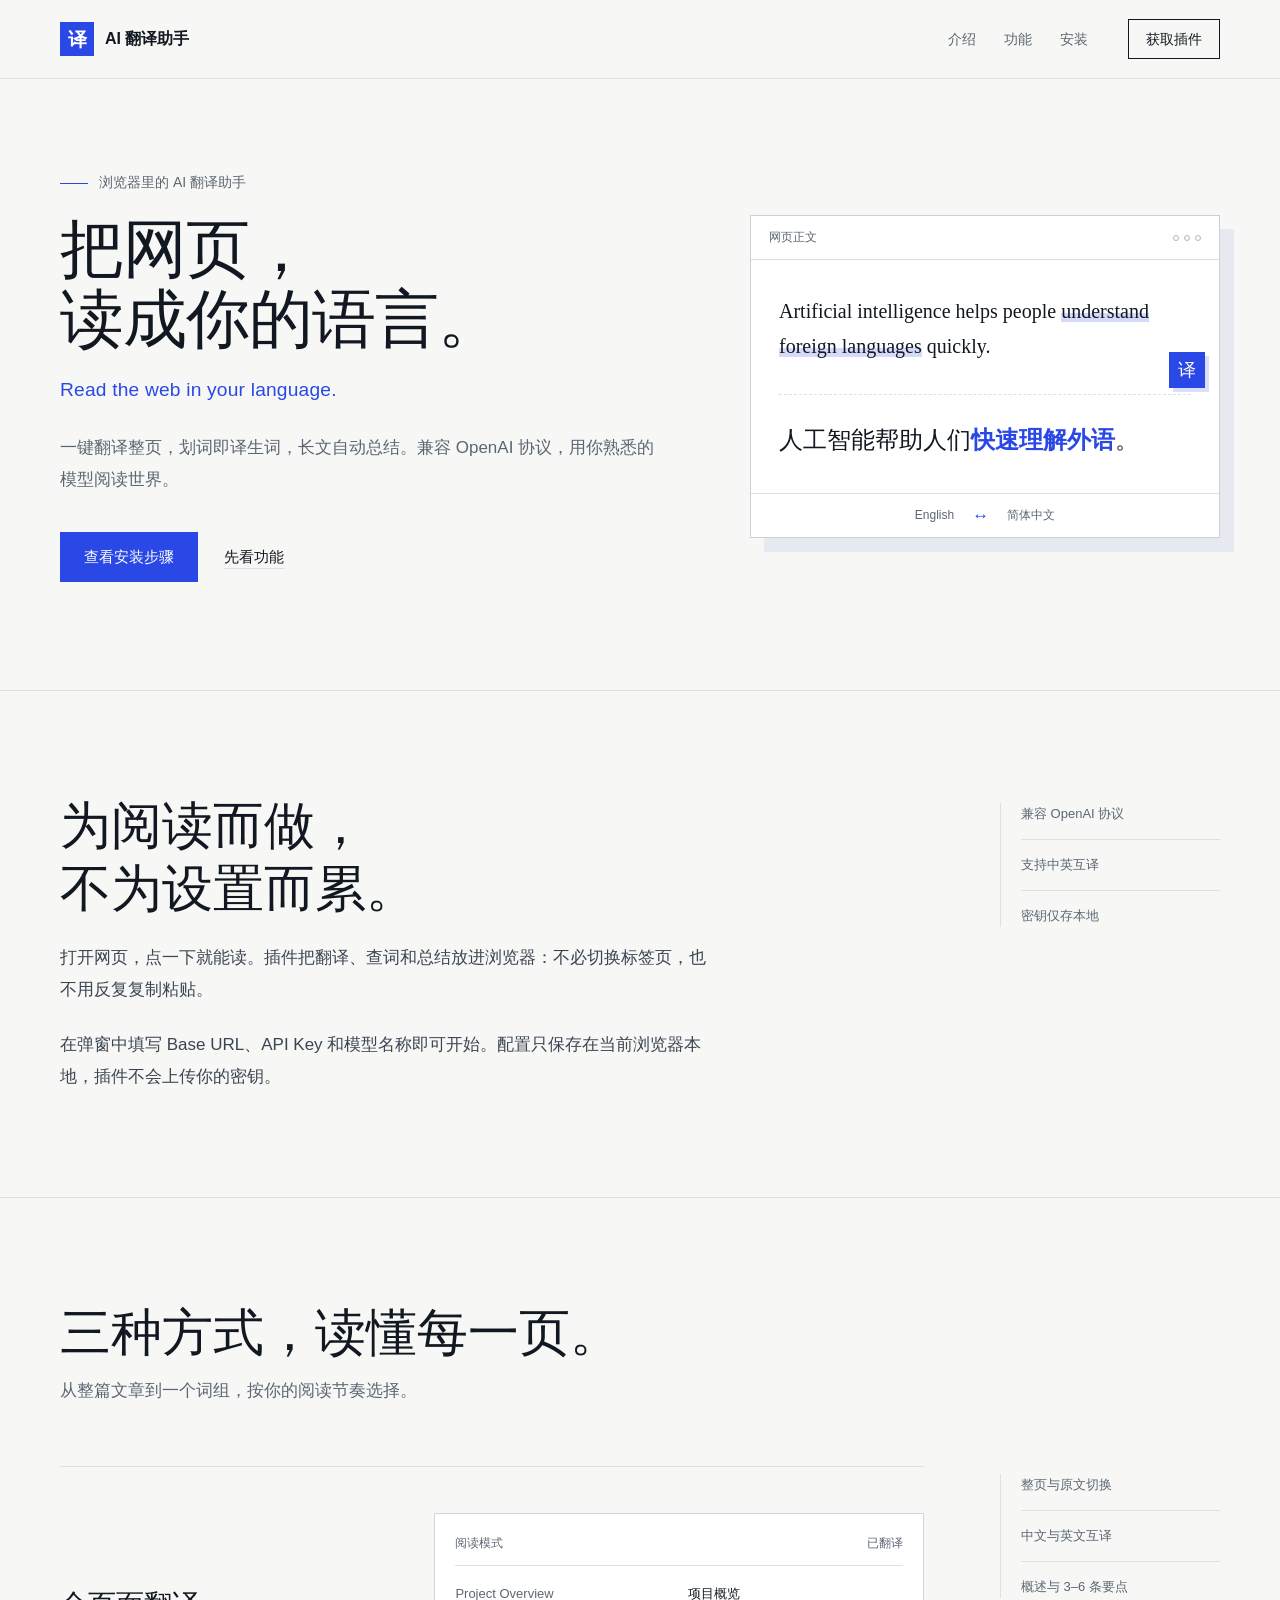
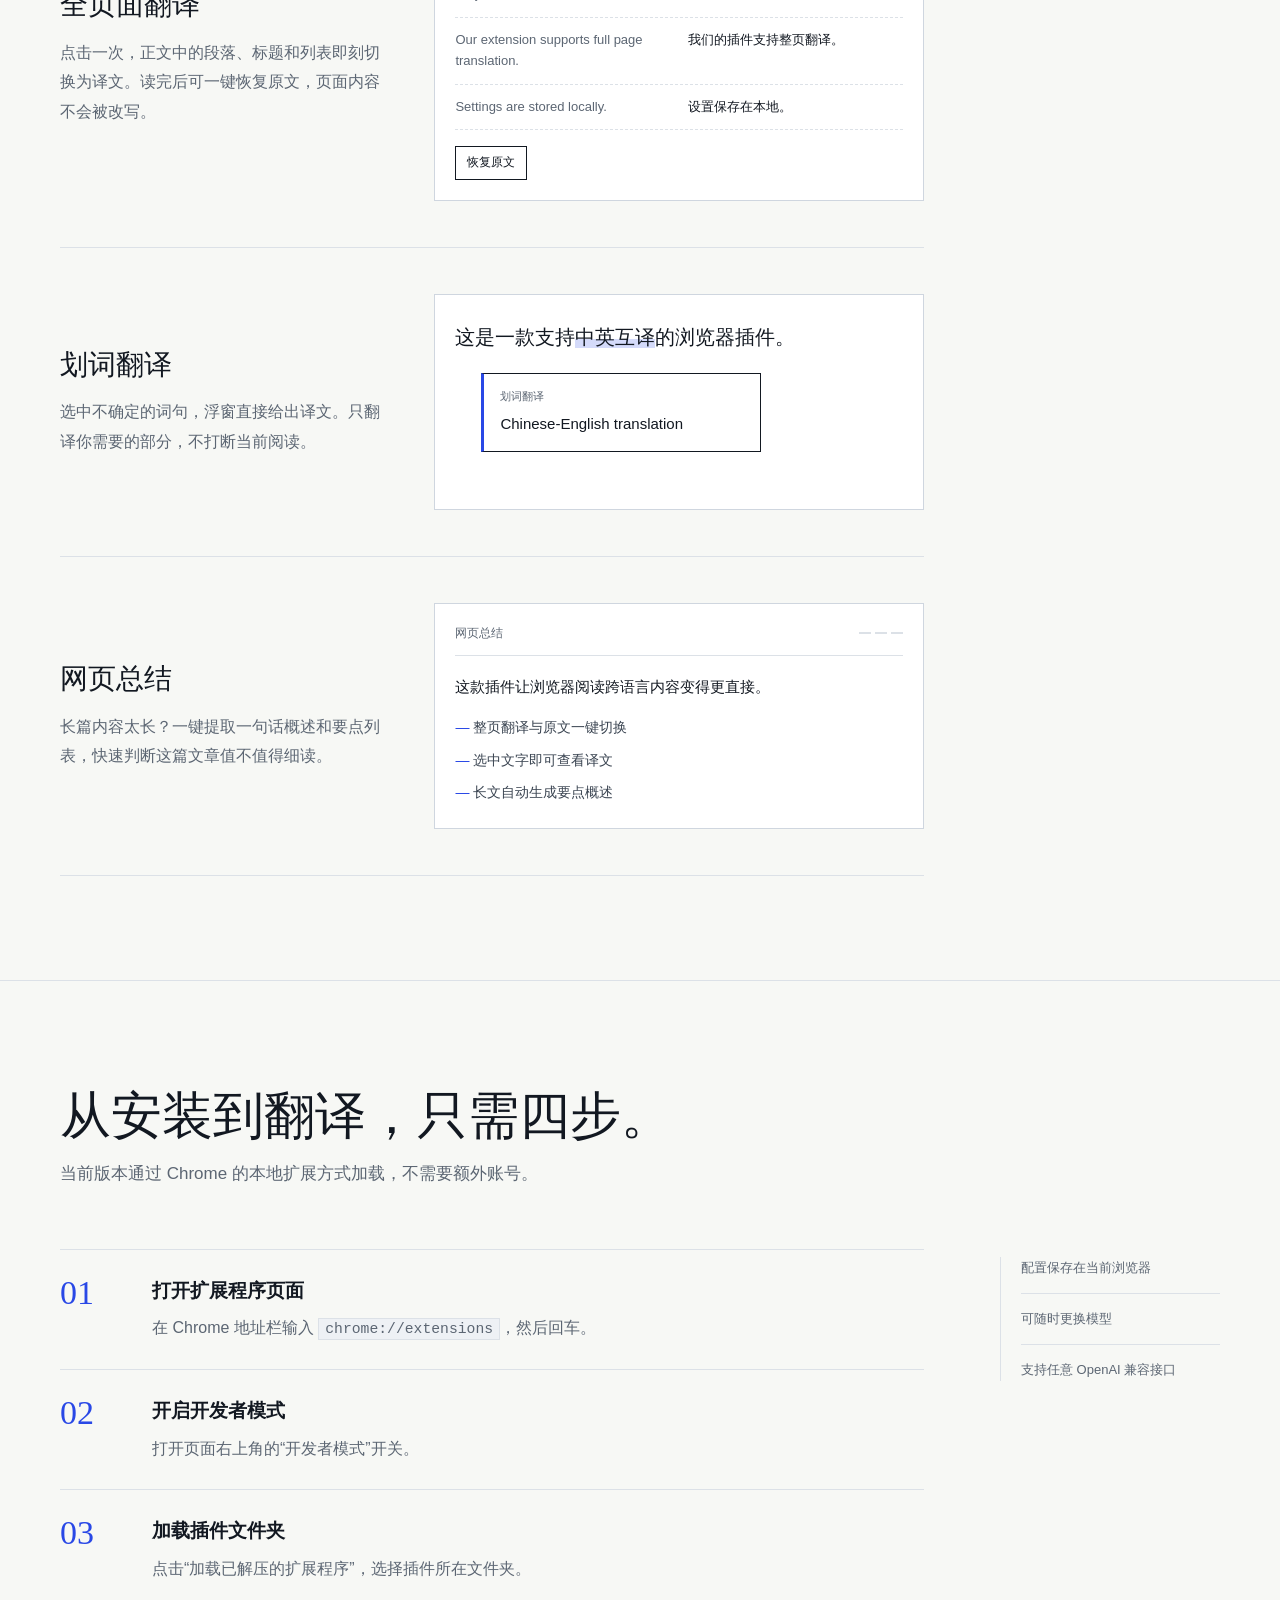
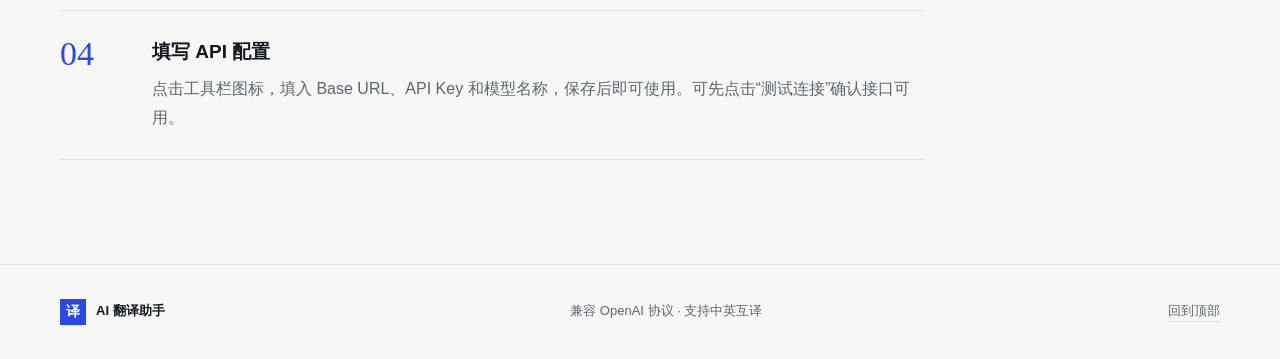
==== Docs/index.html @ 24d7a273 "初始化 AI 翻译助手插件与宣传网站" ====
<!DOCTYPE html>
<html lang="zh-CN">
<head>
  <meta charset="UTF-8" />
  <meta name="viewport" content="width=device-width, initial-scale=1" />
  <meta name="description" content="AI 翻译助手：支持全页面翻译、划词翻译与网页总结的 Chrome 插件，兼容 OpenAI 协议，支持中英互译。" />
  <title>AI 翻译助手 · 把网页读成你的语言</title>
  <link rel="icon" href="favicon.svg" type="image/svg+xml" />
  <link rel="stylesheet" href="styles.css" />
</head>
<body>
  <a class="skip-link" href="#main">跳到主要内容</a>

  <header class="site-header" id="top">
    <div class="wrap header-inner">
      <a class="brand" href="#top" aria-label="AI 翻译助手首页">
        <span class="brand-mark" aria-hidden="true">译</span>
        <span class="brand-name">AI 翻译助手</span>
      </a>
      <nav class="site-nav" aria-label="主导航">
        <a href="#about">介绍</a>
        <a href="#features">功能</a>
        <a href="#install">安装</a>
      </nav>
      <a class="header-cta" href="#install">获取插件</a>
    </div>
  </header>

  <main id="main">
    <section class="hero" aria-labelledby="hero-title">
      <div class="wrap hero-grid">
        <div class="hero-copy">
          <p class="kicker">浏览器里的 AI 翻译助手</p>
          <h1 id="hero-title">把网页，<br />读成你的语言。</h1>
          <p class="hero-en" lang="en">Read the web in your language.</p>
          <p class="lede">一键翻译整页，划词即译生词，长文自动总结。兼容 OpenAI 协议，用你熟悉的模型阅读世界。</p>
          <div class="hero-actions">
            <a class="button" href="#install">查看安装步骤</a>
            <a class="quiet-link" href="#features">先看功能</a>
          </div>
        </div>

        <div class="specimen" aria-label="翻译效果示意">
          <div class="specimen-bar">
            <span>网页正文</span>
            <span class="specimen-dots" aria-hidden="true"><i></i><i></i><i></i></span>
          </div>
          <div class="specimen-body">
            <p class="source" lang="en">Artificial intelligence helps people <mark>understand foreign languages</mark> quickly.</p>
            <span class="translate-chip" aria-hidden="true">译</span>
            <p class="target">人工智能帮助人们<strong>快速理解外语</strong>。</p>
          </div>
          <div class="specimen-foot">
            <span lang="en">English</span>
            <span class="swap" aria-hidden="true">↔</span>
            <span>简体中文</span>
          </div>
        </div>
      </div>
    </section>

    <section class="section" id="about" aria-labelledby="about-title">
      <div class="wrap layout">
        <div class="section-main">
          <h2 id="about-title">为阅读而做，<br />不为设置而累。</h2>
          <p class="prose">打开网页，点一下就能读。插件把翻译、查词和总结放进浏览器：不必切换标签页，也不用反复复制粘贴。</p>
          <p class="prose">在弹窗中填写 Base URL、API Key 和模型名称即可开始。配置只保存在当前浏览器本地，插件不会上传你的密钥。</p>
        </div>
        <aside class="margin-note" aria-label="产品要点">
          <p>兼容 OpenAI 协议</p>
          <p>支持中英互译</p>
          <p>密钥仅存本地</p>
        </aside>
      </div>
    </section>

    <section class="section" id="features" aria-labelledby="features-title">
      <div class="wrap">
        <div class="section-intro">
          <h2 id="features-title">三种方式，读懂每一页。</h2>
          <p>从整篇文章到一个词组，按你的阅读节奏选择。</p>
        </div>

        <div class="layout">
          <div class="section-main">
            <article class="feature">
              <div class="feature-copy">
                <h3>全页面翻译</h3>
                <p>点击一次，正文中的段落、标题和列表即刻切换为译文。读完后可一键恢复原文，页面内容不会被改写。</p>
              </div>
              <div class="feature-visual page-visual" aria-hidden="true">
                <div class="visual-bar"><span>阅读模式</span><span>已翻译</span></div>
                <div class="visual-rows">
                  <div class="row-pair"><span lang="en">Project Overview</span><strong>项目概览</strong></div>
                  <div class="row-pair"><span lang="en">Our extension supports full page translation.</span><strong>我们的插件支持整页翻译。</strong></div>
                  <div class="row-pair"><span lang="en">Settings are stored locally.</span><strong>设置保存在本地。</strong></div>
                </div>
                <div class="visual-foot"><span>恢复原文</span></div>
              </div>
            </article>

            <article class="feature">
              <div class="feature-copy">
                <h3>划词翻译</h3>
                <p>选中不确定的词句，浮窗直接给出译文。只翻译你需要的部分，不打断当前阅读。</p>
              </div>
              <div class="feature-visual selection-visual" aria-hidden="true">
                <p class="selection-sentence">这是一款支持<mark>中英互译</mark>的浏览器插件。</p>
                <div class="selection-card">
                  <span class="selection-label">划词翻译</span>
                  <strong lang="en">Chinese-English translation</strong>
                </div>
              </div>
            </article>

            <article class="feature">
              <div class="feature-copy">
                <h3>网页总结</h3>
                <p>长篇内容太长？一键提取一句话概述和要点列表，快速判断这篇文章值不值得细读。</p>
              </div>
              <div class="feature-visual summary-visual" aria-hidden="true">
                <div class="summary-head"><span>网页总结</span><span class="summary-lines"><i></i><i></i><i></i></span></div>
                <p class="summary-lead">这款插件让浏览器阅读跨语言内容变得更直接。</p>
                <ul>
                  <li>整页翻译与原文一键切换</li>
                  <li>选中文字即可查看译文</li>
                  <li>长文自动生成要点概述</li>
                </ul>
              </div>
            </article>
          </div>
          <aside class="margin-note" aria-label="功能补充说明">
            <p>整页与原文切换</p>
            <p>中文与英文互译</p>
            <p>概述与 3–6 条要点</p>
          </aside>
        </div>
      </div>
    </section>

    <section class="section install" id="install" aria-labelledby="install-title">
      <div class="wrap">
        <div class="section-intro">
          <h2 id="install-title">从安装到翻译，只需四步。</h2>
          <p>当前版本通过 Chrome 的本地扩展方式加载，不需要额外账号。</p>
        </div>

        <div class="layout">
          <ol class="section-main steps">
            <li>
              <span class="step-number" aria-hidden="true">01</span>
              <div>
                <h3>打开扩展程序页面</h3>
                <p>在 Chrome 地址栏输入 <code>chrome://extensions</code>，然后回车。</p>
              </div>
            </li>
            <li>
              <span class="step-number" aria-hidden="true">02</span>
              <div>
                <h3>开启开发者模式</h3>
                <p>打开页面右上角的“开发者模式”开关。</p>
              </div>
            </li>
            <li>
              <span class="step-number" aria-hidden="true">03</span>
              <div>
                <h3>加载插件文件夹</h3>
                <p>点击“加载已解压的扩展程序”，选择插件所在文件夹。</p>
              </div>
            </li>
            <li>
              <span class="step-number" aria-hidden="true">04</span>
              <div>
                <h3>填写 API 配置</h3>
                <p>点击工具栏图标，填入 Base URL、API Key 和模型名称，保存后即可使用。可先点击“测试连接”确认接口可用。</p>
              </div>
            </li>
          </ol>
          <aside class="margin-note" aria-label="安装提示">
            <p>配置保存在当前浏览器</p>
            <p>可随时更换模型</p>
            <p>支持任意 OpenAI 兼容接口</p>
          </aside>
        </div>
      </div>
    </section>
  </main>

  <footer class="site-footer">
    <div class="wrap footer-inner">
      <div class="footer-brand">
        <span class="brand-mark small" aria-hidden="true">译</span>
        <span>AI 翻译助手</span>
      </div>
      <p>兼容 OpenAI 协议 · 支持中英互译</p>
      <a href="#top">回到顶部</a>
    </div>
  </footer>
</body>
</html>
---- Docs/styles.css ----
:root {
  --paper: #f7f8f5;
  --surface: #ffffff;
  --ink: #121821;
  --muted: #5c6673;
  --rule: #dce1e7;
  --accent: #2948e6;
  --accent-dark: #1d37c4;
  --wash: #eef1f5;
  --display: "Iowan Old Style", "Palatino Linotype", "Songti SC", "STSong", "Noto Serif SC", SimSun, serif;
  --sans: -apple-system, BlinkMacSystemFont, "Segoe UI", "PingFang SC", "Microsoft YaHei", sans-serif;
  --mono: ui-monospace, SFMono-Regular, Menlo, Consolas, monospace;
}

*,
*::before,
*::after {
  box-sizing: border-box;
}

html {
  scroll-behavior: smooth;
}

body {
  margin: 0;
  background: var(--paper);
  color: var(--ink);
  font-family: var(--sans);
  font-size: 16px;
  line-height: 1.6;
  -webkit-font-smoothing: antialiased;
}

a {
  color: inherit;
}

a:focus-visible {
  outline: 2px solid var(--accent);
  outline-offset: 4px;
}

.wrap {
  width: min(100% - 80px, 1160px);
  margin-inline: auto;
}

.skip-link {
  position: absolute;
  left: 16px;
  top: -60px;
  z-index: 10;
  padding: 10px 16px;
  background: var(--ink);
  color: #fff;
  text-decoration: none;
}

.skip-link:focus {
  top: 12px;
}

.site-header {
  border-bottom: 1px solid var(--rule);
}

.header-inner {
  display: flex;
  align-items: center;
  gap: 40px;
  min-height: 78px;
}

.brand {
  display: inline-flex;
  align-items: center;
  gap: 11px;
  text-decoration: none;
  font-weight: 600;
  white-space: nowrap;
}

.brand-mark {
  display: inline-grid;
  place-items: center;
  width: 34px;
  height: 34px;
  background: var(--accent);
  color: #fff;
  font-family: var(--display);
  font-size: 19px;
  line-height: 1;
}

.brand-mark.small {
  width: 26px;
  height: 26px;
  font-size: 14px;
}

.site-nav {
  display: flex;
  gap: 28px;
  margin-left: auto;
}

.site-nav a {
  color: var(--muted);
  text-decoration: none;
  font-size: 14px;
}

.site-nav a:hover {
  color: var(--accent);
}

.header-cta {
  display: inline-block;
  padding: 8px 17px;
  border: 1px solid var(--ink);
  text-decoration: none;
  font-size: 14px;
  white-space: nowrap;
  transition: background 0.15s ease, color 0.15s ease;
}

.header-cta:hover {
  background: var(--ink);
  color: #fff;
}

.hero {
  padding: 92px 0 108px;
  border-bottom: 1px solid var(--rule);
}

.hero-grid {
  display: grid;
  grid-template-columns: minmax(0, 1.12fr) minmax(360px, 0.88fr);
  gap: 72px;
  align-items: center;
}

.kicker {
  margin: 0 0 22px;
  color: var(--muted);
  font-size: 14px;
}

.kicker::before {
  content: "";
  display: inline-block;
  width: 28px;
  height: 1px;
  margin-right: 11px;
  background: var(--accent);
  vertical-align: middle;
}

h1,
h2,
h3 {
  font-family: var(--display);
  font-weight: 500;
}

h1 {
  margin: 0;
  font-size: clamp(3rem, 5vw, 4.9rem);
  line-height: 1.09;
  letter-spacing: -0.015em;
}

.hero-en {
  margin: 20px 0 0;
  color: var(--accent);
  font-size: clamp(1rem, 1.5vw, 1.2rem);
  letter-spacing: 0.01em;
}

.lede {
  max-width: 35em;
  margin: 26px 0 0;
  color: var(--muted);
  font-size: 17px;
  line-height: 1.9;
}

.hero-actions {
  display: flex;
  align-items: center;
  gap: 26px;
  margin-top: 36px;
}

.button {
  display: inline-block;
  padding: 13px 24px;
  background: var(--accent);
  color: #fff;
  text-decoration: none;
  font-size: 15px;
  transition: background 0.15s ease;
}

.button:hover {
  background: var(--accent-dark);
}

.quiet-link {
  color: var(--ink);
  font-size: 15px;
  text-decoration: underline;
  text-decoration-color: var(--rule);
  text-underline-offset: 6px;
}

.quiet-link:hover {
  color: var(--accent);
  text-decoration-color: var(--accent);
}

.specimen {
  width: 100%;
  max-width: 470px;
  justify-self: end;
  background: var(--surface);
  border: 1px solid #c9d0d9;
  box-shadow: 14px 14px 0 #e6eaf0;
}

.specimen-bar,
.specimen-foot {
  display: flex;
  align-items: center;
  justify-content: space-between;
  padding: 12px 18px;
  color: var(--muted);
  font-size: 12px;
}

.specimen-bar {
  border-bottom: 1px solid var(--rule);
}

.specimen-dots {
  display: inline-flex;
  gap: 5px;
}

.specimen-dots i {
  width: 6px;
  height: 6px;
  border: 1px solid #aeb7c3;
  border-radius: 50%;
}

.specimen-body {
  position: relative;
  padding: 34px 28px 32px;
}

.source {
  margin: 0;
  font-family: var(--display);
  font-size: 20px;
  line-height: 1.75;
}

mark {
  background: linear-gradient(transparent 58%, rgba(41, 72, 230, 0.2) 58%);
  color: inherit;
}

.translate-chip {
  position: absolute;
  right: 14px;
  top: 92px;
  display: grid;
  place-items: center;
  width: 36px;
  height: 36px;
  background: var(--accent);
  color: #fff;
  font-family: var(--display);
  font-size: 18px;
  box-shadow: 4px 4px 0 #d9e0f8;
  animation: chip-in 0.4s ease-out 0.5s both;
}

.target {
  margin: 30px 0 0;
  padding-top: 26px;
  border-top: 1px dashed var(--rule);
  font-family: var(--display);
  font-size: 24px;
  line-height: 1.65;
  animation: specimen-in 0.6s ease-out 0.1s both;
}

.target strong {
  color: var(--accent);
  font-weight: 600;
}

.specimen-foot {
  justify-content: center;
  gap: 18px;
  border-top: 1px solid var(--rule);
}

.swap {
  color: var(--accent);
  font-size: 17px;
  line-height: 1;
}

@keyframes specimen-in {
  from { opacity: 0; transform: translateY(10px); }
  to { opacity: 1; transform: translateY(0); }
}

@keyframes chip-in {
  from { opacity: 0; transform: translateY(6px) scale(0.9); }
  to { opacity: 1; transform: translateY(0) scale(1); }
}

.section {
  padding: 104px 0;
  border-bottom: 1px solid var(--rule);
}

.layout {
  display: grid;
  grid-template-columns: minmax(0, 1fr) 220px;
  gap: 76px;
  align-items: start;
}

.section-main {
  min-width: 0;
}

.section h2,
.section-intro h2 {
  margin: 0;
  font-size: clamp(2.2rem, 4vw, 3.4rem);
  line-height: 1.22;
}

.prose {
  max-width: 38em;
  margin: 22px 0 0;
  color: #3b4552;
  font-size: 17px;
  line-height: 1.9;
}

.margin-note {
  margin-top: 8px;
  padding-left: 20px;
  border-left: 1px solid var(--rule);
  color: var(--muted);
  font-size: 13px;
  line-height: 1.7;
}

.margin-note p {
  margin: 0;
}

.margin-note p + p {
  margin-top: 14px;
  padding-top: 14px;
  border-top: 1px solid var(--rule);
}

.section-intro {
  margin-bottom: 62px;
}

.section-intro p {
  margin: 12px 0 0;
  color: var(--muted);
  font-size: 17px;
}

.feature {
  display: grid;
  grid-template-columns: minmax(0, 0.8fr) minmax(0, 1.2fr);
  gap: 48px;
  align-items: center;
  padding: 46px 0;
  border-top: 1px solid var(--rule);
}

.feature:last-child {
  border-bottom: 1px solid var(--rule);
}

.feature h3 {
  margin: 0 0 14px;
  font-size: 28px;
  line-height: 1.3;
}

.feature-copy p {
  margin: 0;
  color: var(--muted);
  line-height: 1.85;
}

.feature-visual {
  min-height: 216px;
  padding: 20px;
  background: var(--surface);
  border: 1px solid #cfd6df;
}

.visual-bar,
.summary-head {
  display: flex;
  align-items: center;
  justify-content: space-between;
  padding-bottom: 12px;
  border-bottom: 1px solid var(--rule);
  color: var(--muted);
  font-size: 12px;
}

.visual-rows {
  margin-top: 6px;
}

.row-pair {
  display: grid;
  grid-template-columns: 1fr 1fr;
  gap: 18px;
  padding: 12px 0;
  border-bottom: 1px dashed var(--rule);
  font-size: 13px;
  line-height: 1.6;
}

.row-pair span {
  color: var(--muted);
}

.row-pair strong {
  font-weight: 500;
}

.visual-foot {
  display: inline-block;
  margin-top: 16px;
  padding: 6px 11px;
  border: 1px solid var(--ink);
  font-size: 12px;
}

.selection-sentence {
  margin: 4px 0 0;
  font-family: var(--display);
  font-size: 20px;
  line-height: 1.8;
}

.selection-card {
  width: min(280px, 100%);
  margin: 18px 0 0 26px;
  padding: 14px 16px;
  background: var(--surface);
  border: 1px solid var(--ink);
  border-left: 3px solid var(--accent);
}

.selection-label {
  display: block;
  margin-bottom: 6px;
  color: var(--muted);
  font-size: 11px;
}

.selection-card strong {
  font-size: 15px;
  font-weight: 500;
}

.summary-lines {
  display: inline-flex;
  gap: 4px;
}

.summary-lines i {
  width: 12px;
  height: 2px;
  background: var(--rule);
}

.summary-lead {
  margin: 18px 0 12px;
  font-size: 15px;
  line-height: 1.7;
}

.summary-visual ul {
  margin: 0;
  padding: 0;
  list-style: none;
  font-size: 14px;
}

.summary-visual li {
  position: relative;
  padding: 5px 0 5px 18px;
  color: #3b4552;
}

.summary-visual li::before {
  content: "—";
  position: absolute;
  left: 0;
  color: var(--accent);
}

.steps {
  margin: 0;
  padding: 0;
  list-style: none;
}

.steps li {
  display: grid;
  grid-template-columns: 66px 1fr;
  gap: 26px;
  padding: 26px 0;
  border-top: 1px solid var(--rule);
}

.steps li:last-child {
  border-bottom: 1px solid var(--rule);
}

.step-number {
  color: var(--accent);
  font-family: var(--display);
  font-size: 34px;
  line-height: 1;
}

.steps h3 {
  margin: 0 0 8px;
  font-family: var(--sans);
  font-size: 19px;
  font-weight: 600;
}

.steps p {
  margin: 0;
  color: var(--muted);
  line-height: 1.8;
}

code {
  padding: 2px 6px;
  background: var(--wash);
  border: 1px solid var(--rule);
  font-family: var(--mono);
  font-size: 0.92em;
}

.site-footer {
  padding: 34px 0;
}

.footer-inner {
  display: flex;
  align-items: center;
  justify-content: space-between;
  gap: 24px;
  color: var(--muted);
  font-size: 13px;
}

.footer-brand {
  display: inline-flex;
  align-items: center;
  gap: 10px;
  color: var(--ink);
  font-weight: 600;
}

.footer-inner p {
  margin: 0;
}

.footer-inner a {
  text-decoration: none;
  border-bottom: 1px solid var(--rule);
}

.footer-inner a:hover {
  color: var(--accent);
  border-color: var(--accent);
}

@media (max-width: 980px) {
  .wrap {
    width: min(100% - 48px, 1160px);
  }

  .hero {
    padding: 72px 0 88px;
  }

  .hero-grid {
    grid-template-columns: 1fr;
    gap: 56px;
  }

  .specimen {
    max-width: 520px;
    justify-self: start;
  }

  .layout {
    grid-template-columns: 1fr;
    gap: 28px;
  }

  .margin-note {
    display: grid;
    grid-template-columns: repeat(3, 1fr);
    gap: 16px;
    margin-top: 12px;
    padding: 18px 0 0;
    border-left: 0;
    border-top: 1px solid var(--rule);
  }

  .margin-note p,
  .margin-note p + p {
    margin: 0;
    padding: 0;
    border: 0;
  }

  .feature {
    grid-template-columns: 1fr;
    gap: 24px;
    padding: 38px 0;
  }
}

@media (max-width: 640px) {
  .wrap {
    width: calc(100% - 36px);
  }

  .header-inner {
    gap: 14px;
    min-height: 66px;
  }

  .site-nav {
    display: none;
  }

  .header-cta {
    margin-left: auto;
    padding: 7px 13px;
    font-size: 13px;
  }

  .brand-name {
    font-size: 14px;
  }

  .hero {
    padding: 56px 0 72px;
  }

  h1 {
    font-size: clamp(2.7rem, 11vw, 4rem);
  }

  .kicker {
    font-size: 13px;
  }

  .lede {
    font-size: 15.5px;
  }

  .hero-actions {
    flex-direction: column;
    align-items: flex-start;
    gap: 16px;
  }

  .specimen {
    box-shadow: 8px 8px 0 #e6eaf0;
  }

  .specimen-body {
    padding: 26px 20px;
  }

  .source {
    font-size: 17px;
  }

  .target {
    font-size: 20px;
  }

  .translate-chip {
    right: 12px;
    top: 78px;
    width: 32px;
    height: 32px;
    font-size: 16px;
  }

  .section {
    padding: 72px 0;
  }

  .section h2,
  .section-intro h2 {
    font-size: clamp(2rem, 8vw, 2.8rem);
  }

  .section-intro {
    margin-bottom: 42px;
  }

  .section-intro p {
    font-size: 15.5px;
  }

  .prose {
    font-size: 15.5px;
  }

  .margin-note {
    grid-template-columns: 1fr;
    gap: 8px;
  }

  .margin-note p + p {
    padding-top: 8px;
    border-top: 1px solid var(--rule);
  }

  .feature-visual {
    padding: 16px;
  }

  .row-pair {
    grid-template-columns: 1fr;
    gap: 5px;
  }

  .selection-sentence {
    font-size: 18px;
  }

  .selection-card {
    margin-left: 12px;
  }

  .steps li {
    grid-template-columns: 44px 1fr;
    gap: 16px;
    padding: 22px 0;
  }

  .step-number {
    font-size: 26px;
  }

  .footer-inner {
    flex-direction: column;
    align-items: flex-start;
    gap: 14px;
  }
}

@media (prefers-reduced-motion: reduce) {
  html {
    scroll-behavior: auto;
  }

  *,
  *::before,
  *::after {
    animation: none !important;
    transition: none !important;
  }
}
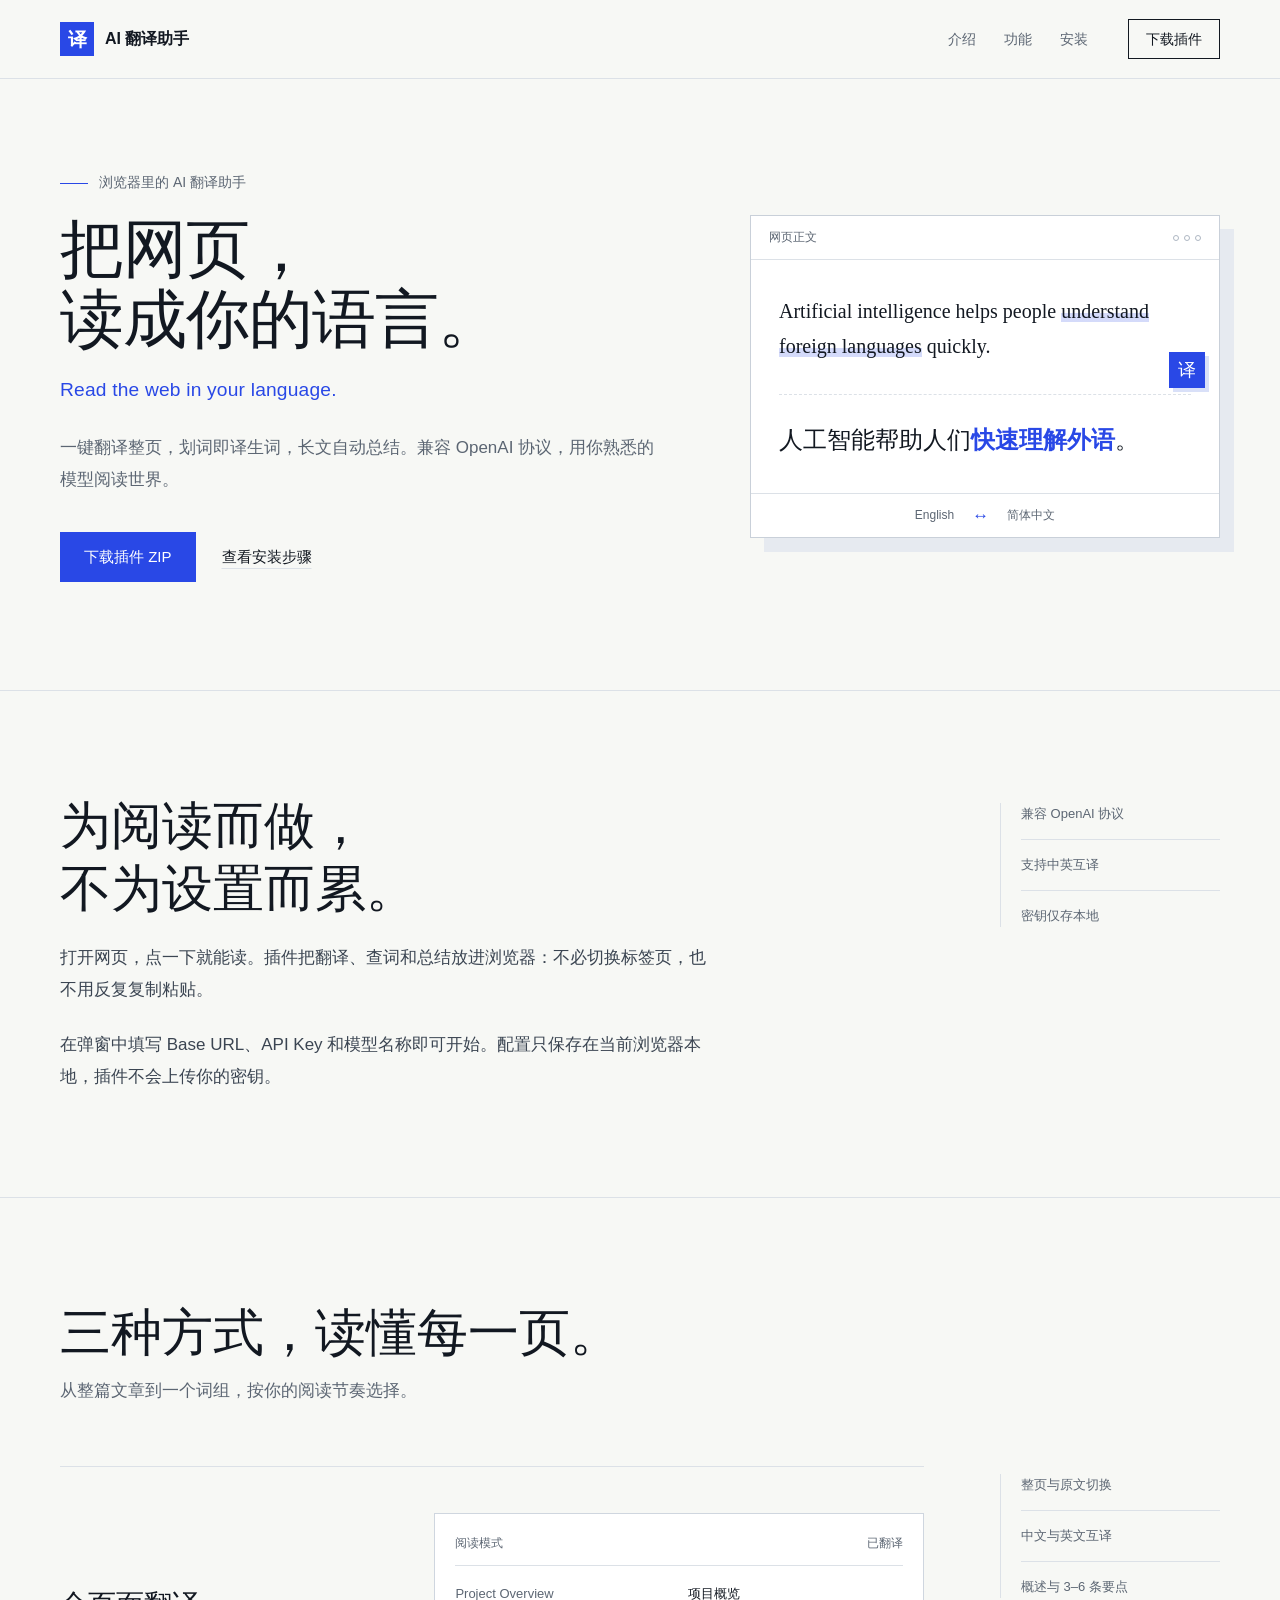
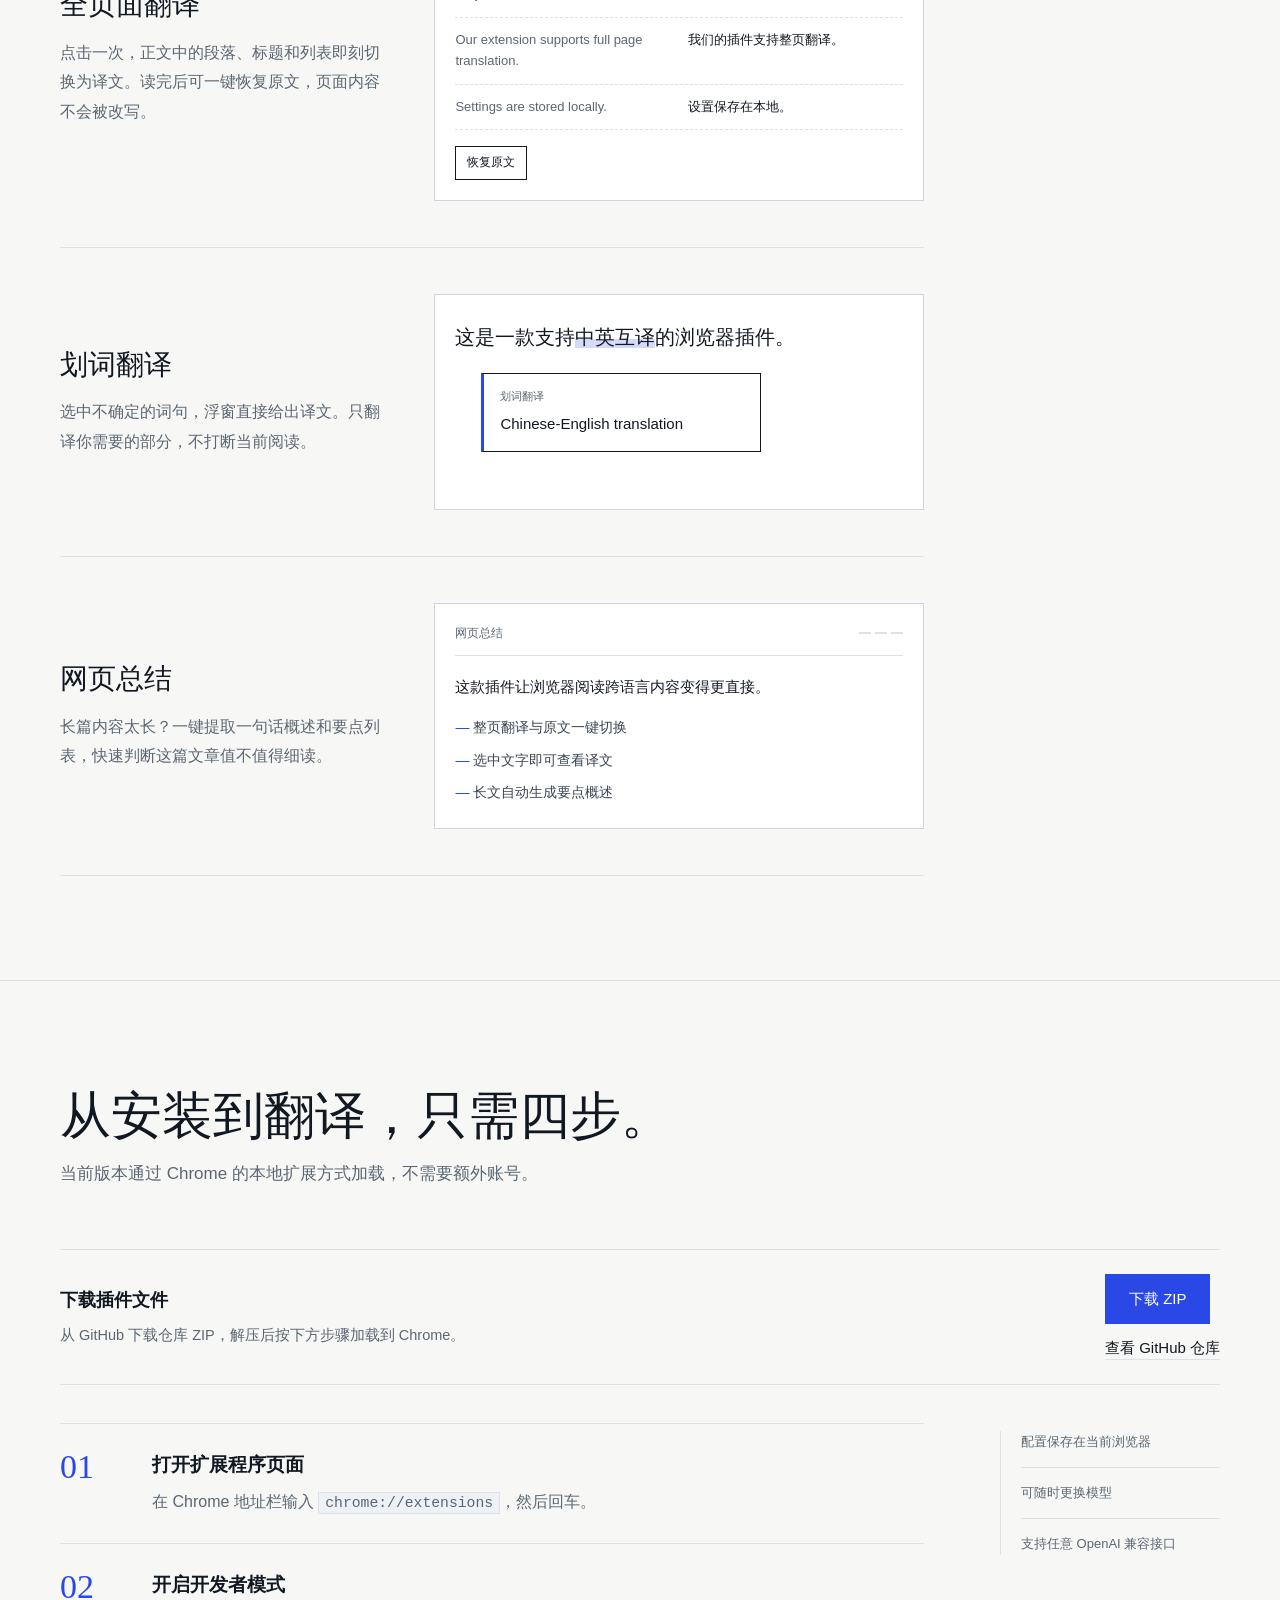
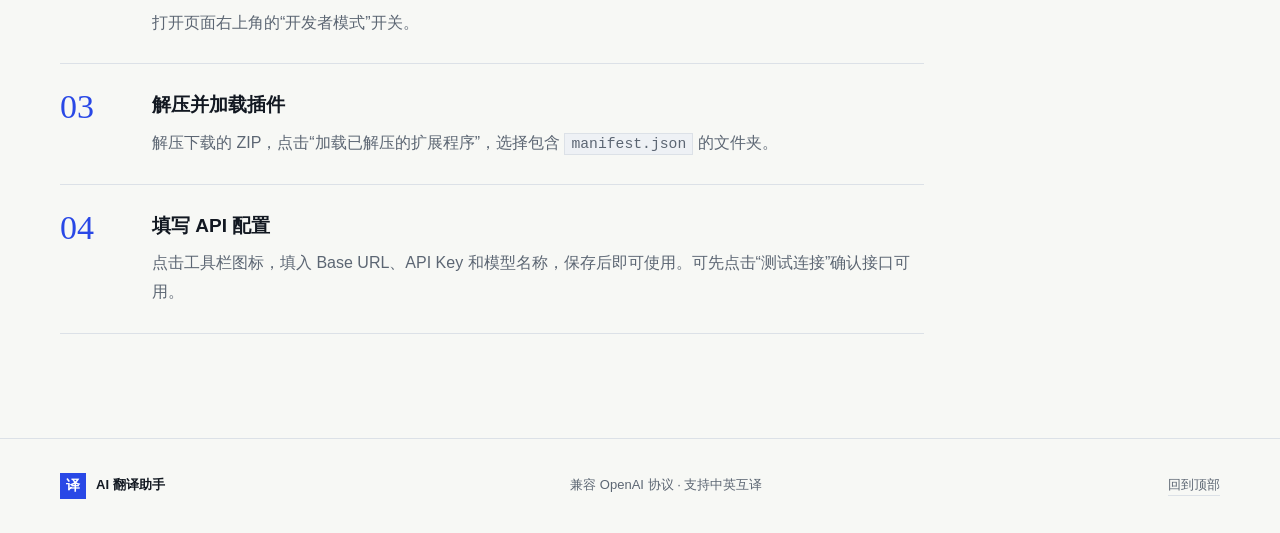
==== commit 872d5554: "官网添加 GitHub 插件下载入口" ====
--- a/Docs/index.html
+++ b/Docs/index.html
@@ -22,7 +22,7 @@
         <a href="#features">功能</a>
         <a href="#install">安装</a>
       </nav>
-      <a class="header-cta" href="#install">获取插件</a>
+      <a class="header-cta" href="https://github.com/emingze/ai-translator-extension/archive/refs/heads/master.zip" download>下载插件</a>
     </div>
   </header>
 
@@ -35,8 +35,8 @@
           <p class="hero-en" lang="en">Read the web in your language.</p>
           <p class="lede">一键翻译整页，划词即译生词，长文自动总结。兼容 OpenAI 协议，用你熟悉的模型阅读世界。</p>
           <div class="hero-actions">
-            <a class="button" href="#install">查看安装步骤</a>
-            <a class="quiet-link" href="#features">先看功能</a>
+            <a class="button" href="https://github.com/emingze/ai-translator-extension/archive/refs/heads/master.zip" download>下载插件 ZIP</a>
+            <a class="quiet-link" href="#install">查看安装步骤</a>
           </div>
         </div>
 
@@ -145,6 +145,17 @@
           <p>当前版本通过 Chrome 的本地扩展方式加载，不需要额外账号。</p>
         </div>
 
+        <div class="download-panel">
+          <div>
+            <h3>下载插件文件</h3>
+            <p>从 GitHub 下载仓库 ZIP，解压后按下方步骤加载到 Chrome。</p>
+          </div>
+          <div class="download-actions">
+            <a class="button" href="https://github.com/emingze/ai-translator-extension/archive/refs/heads/master.zip" download>下载 ZIP</a>
+            <a class="quiet-link" href="https://github.com/emingze/ai-translator-extension" target="_blank" rel="noopener noreferrer">查看 GitHub 仓库</a>
+          </div>
+        </div>
+
         <div class="layout">
           <ol class="section-main steps">
             <li>
@@ -164,8 +175,8 @@
             <li>
               <span class="step-number" aria-hidden="true">03</span>
               <div>
-                <h3>加载插件文件夹</h3>
-                <p>点击“加载已解压的扩展程序”，选择插件所在文件夹。</p>
+                <h3>解压并加载插件</h3>
+                <p>解压下载的 ZIP，点击“加载已解压的扩展程序”，选择包含 <code>manifest.json</code> 的文件夹。</p>
               </div>
             </li>
             <li>
--- a/Docs/styles.css
+++ b/Docs/styles.css
@@ -386,6 +386,39 @@
   font-size: 17px;
 }
 
+.download-panel {
+  display: flex;
+  align-items: center;
+  justify-content: space-between;
+  gap: 36px;
+  margin-bottom: 38px;
+  padding: 24px 0;
+  border-top: 1px solid var(--rule);
+  border-bottom: 1px solid var(--rule);
+}
+
+.download-panel h3 {
+  margin: 0 0 8px;
+  font-family: var(--sans);
+  font-size: 18px;
+  font-weight: 600;
+}
+
+.download-panel p {
+  margin: 0;
+  color: var(--muted);
+  font-size: 14.5px;
+  line-height: 1.7;
+}
+
+.download-actions {
+  display: flex;
+  flex: none;
+  flex-direction: column;
+  align-items: flex-start;
+  gap: 12px;
+}
+
 .feature {
   display: grid;
   grid-template-columns: minmax(0, 0.8fr) minmax(0, 1.2fr);
@@ -744,6 +777,18 @@
     font-size: 15.5px;
   }
 
+  .download-panel {
+    flex-direction: column;
+    align-items: flex-start;
+    gap: 20px;
+    margin-bottom: 26px;
+    padding: 20px 0;
+  }
+
+  .download-actions {
+    width: 100%;
+  }
+
   .margin-note {
     grid-template-columns: 1fr;
     gap: 8px;
